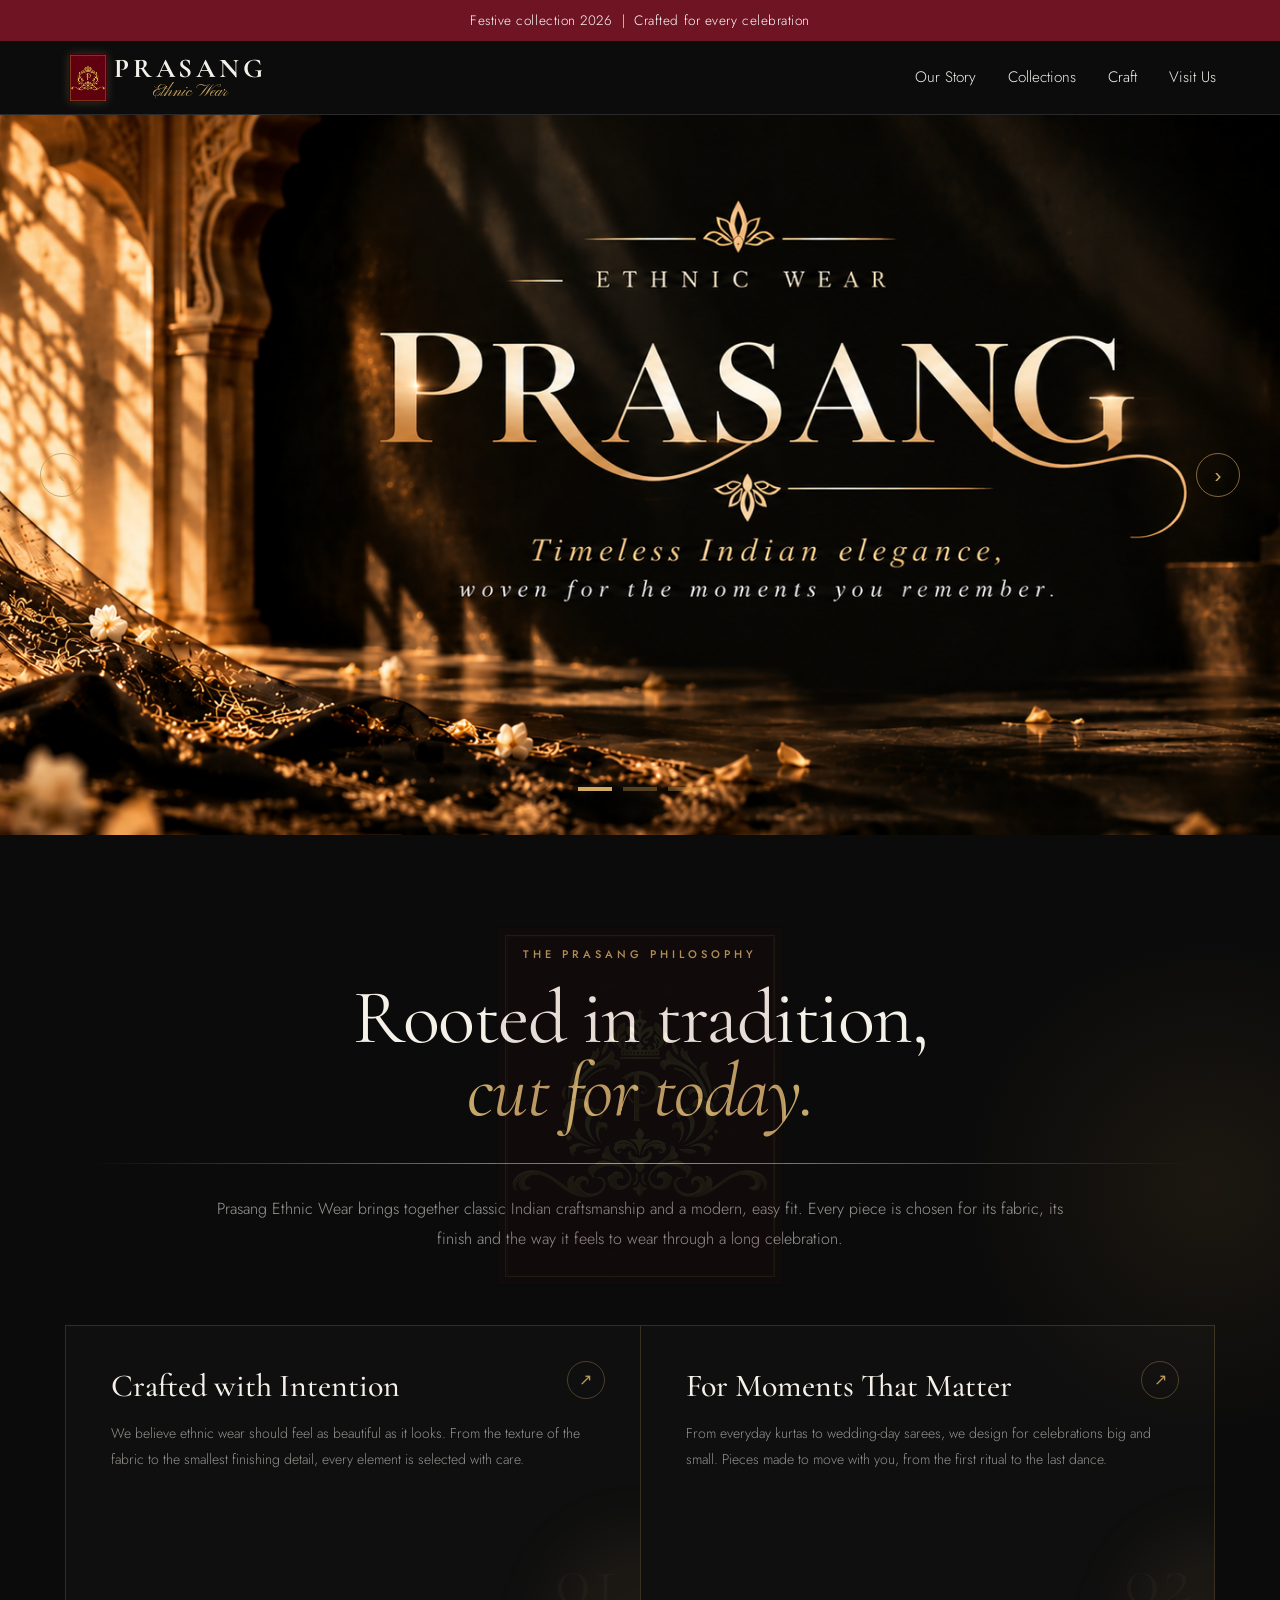
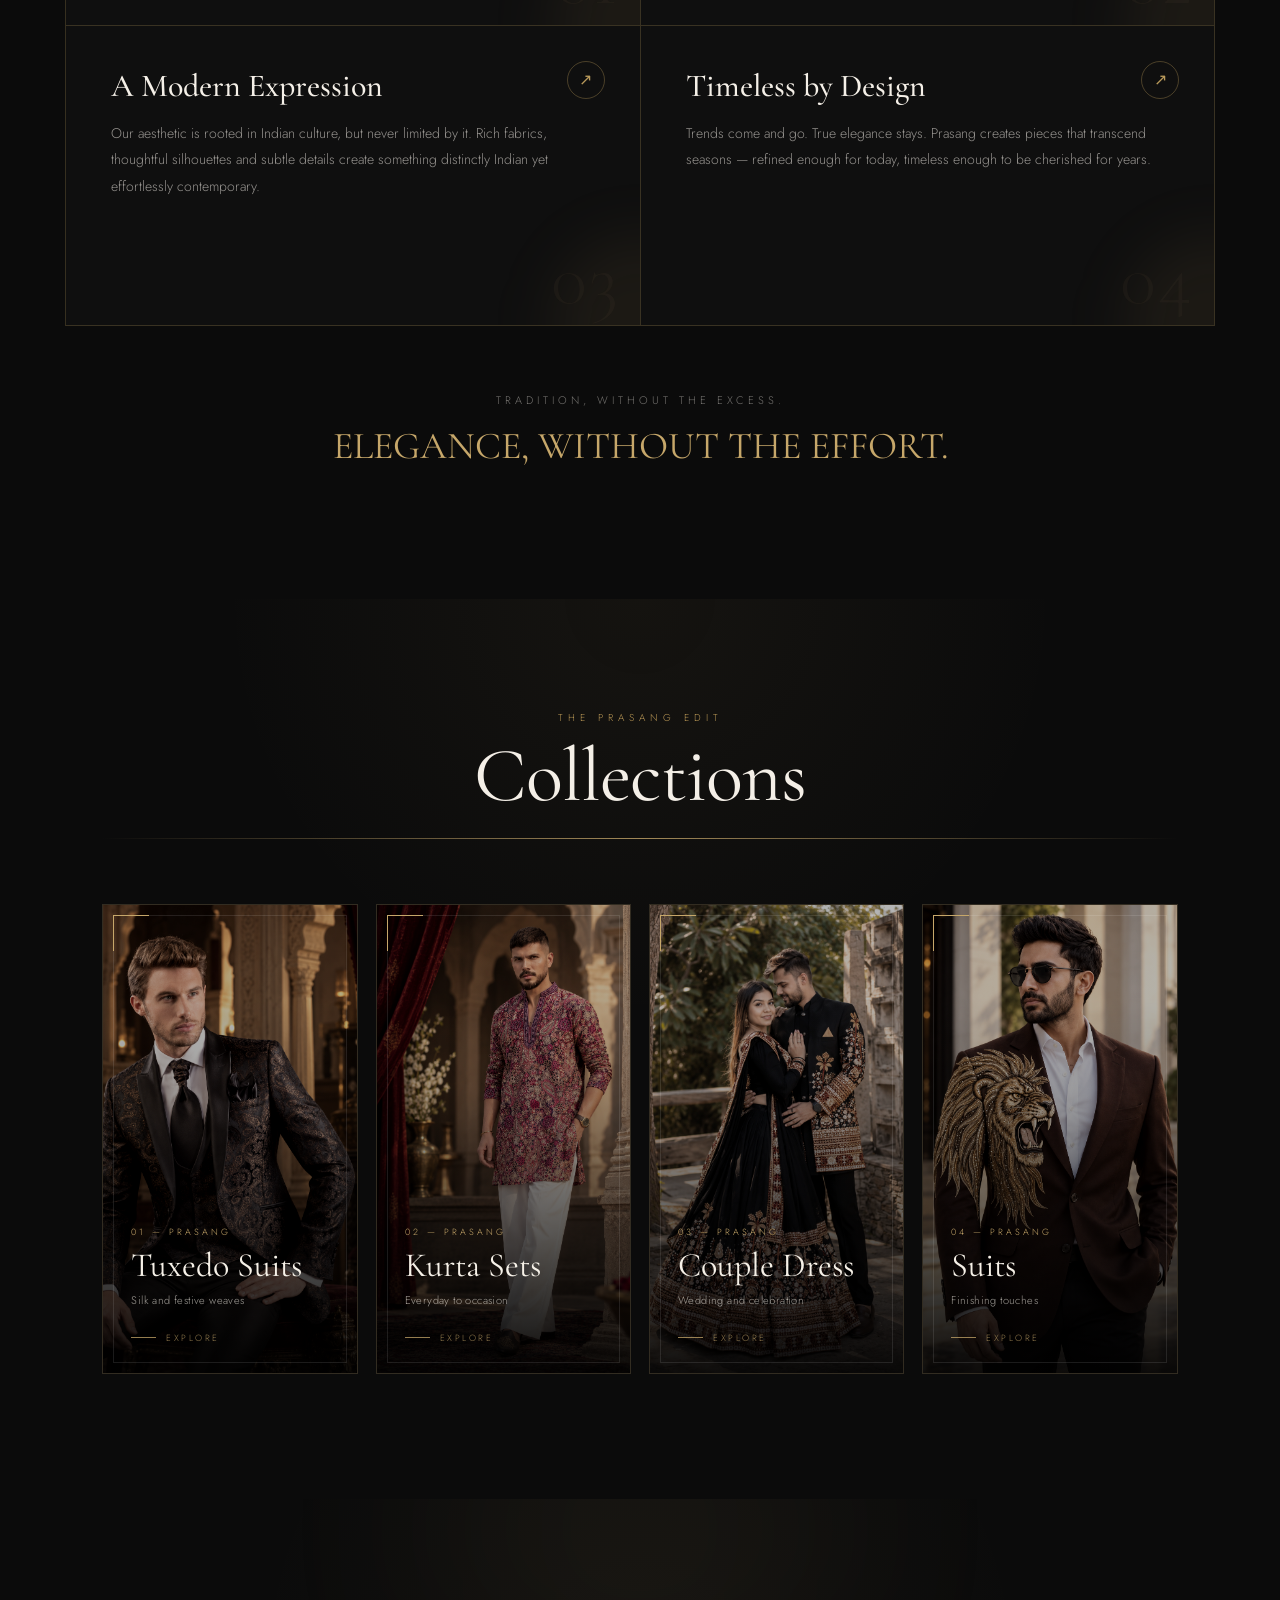
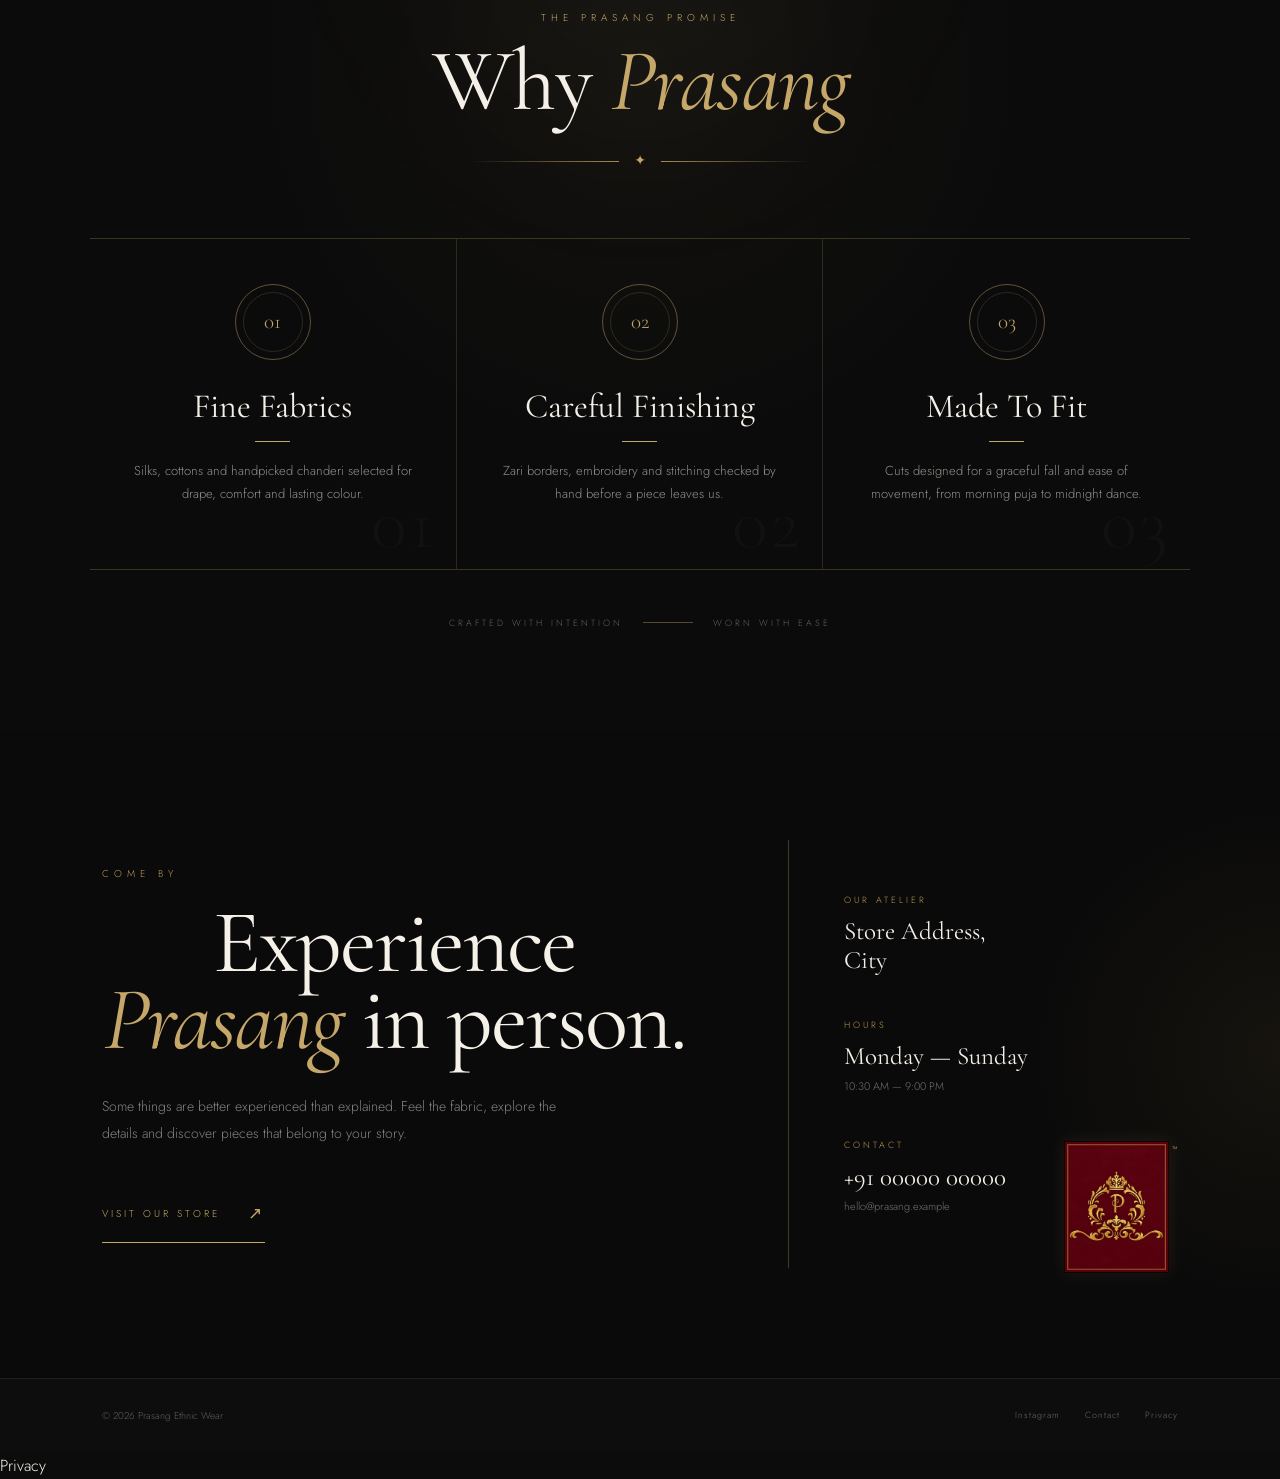
==== index.html @ 943dc442 "Initial commit" ====
<!DOCTYPE html>
<html lang="en">
<head>
  <meta charset="utf-8">
  <meta name="viewport" content="width=device-width, initial-scale=1, viewport-fit=cover">
  <title>Prasang Ethnic Wear</title>

  <!-- Google Fonts: Cormorant Garamond (headings), Jost (body), Pinyon Script (accent script) -->
  <link rel="preconnect" href="https://fonts.googleapis.com">
  <link rel="preconnect" href="https://fonts.gstatic.com" crossorigin>
  <link href="https://fonts.googleapis.com/css2?family=Cormorant+Garamond:wght@400;500;600;700&family=Jost:wght@300;400;500&family=Pinyon+Script&display=swap" rel="stylesheet">

  <!-- All styles live in styles.css -->
  <link rel="stylesheet" href="styles.css">
</head>
<body>

  <!-- ============ PROMO BAR ============ -->
  <div class="promo">Festive collection 2026 &nbsp;|&nbsp; Crafted for every celebration</div>

  <!-- ============ HEADER / NAVIGATION ============ -->
  <header>

  <div class="logo">
    <img src="images/logo.png" alt="Prasang Logo" class="brand-logo">

    <a href="#top" class="brand">
      PRASANG
      <small>Ethnic Wear</small>
    </a>
  </div>

  <nav>
    <a href="#about">Our Story</a>
    <a href="#collections">Collections</a>
    <a href="#craft">Craft</a>
    <a href="#visit">Visit Us</a>
  </nav>

</header>

  <!-- ============ HERO CAROUSEL ============ -->
  <div class="hero" id="top" aria-roledescription="carousel" aria-label="Featured">

  <!-- Slide 1 -->
  <div class="slide s1 on">
    <div class="frame">
      <picture>
        <source media="(max-width: 768px)" srcset="images/slide1_m.png">
        <img src="images/slide1.png" alt="Prasang brand intro">
      </picture>
    </div>
  </div>

  <!-- Slide 2 -->
  <div class="slide s2">
    <div class="frame">
      <picture>
        <source media="(max-width: 768px)" srcset="images/slide2_m.png">
        <img src="images/slide2.png" alt="The Festive Edit">
      </picture>
    </div>
  </div>

  <!-- Slide 3 -->
  <div class="slide s3">
    <div class="frame">
      <picture>
        <source media="(max-width: 768px)" srcset="images/slide3_m.png">
        <img src="images/slide3.png" alt="Wedding Wear">
      </picture>
    </div>
  </div>

  <button class="arrow prev" aria-label="Previous slide">&#8249;</button>
  <button class="arrow next" aria-label="Next slide">&#8250;</button>
  <div class="ctrl" role="tablist"></div>
</div>

  <!-- ============ ABOUT / OUR STORY ============ -->
 <section class="brand-story">

  <div class="story-header">
    <span class="story-eyebrow">THE PRASANG PHILOSOPHY</span>

    <h2>
      Rooted in tradition,<br>
      <span>cut for today.</span>
    </h2>

    <div class="gold-line"></div>

    <p>
      Prasang Ethnic Wear brings together classic Indian craftsmanship
      and a modern, easy fit. Every piece is chosen for its fabric,
      its finish and the way it feels to wear through a long celebration.
    </p>
  </div>


  <div class="story-grid">

    <!-- BLOCK 1 -->
    <article class="story-card">
      <div class="card-number">01</div>

      <div class="card-content">
        <h3>Crafted with Intention</h3>

        <p>
          We believe ethnic wear should feel as beautiful as it looks.
          From the texture of the fabric to the smallest finishing detail,
          every element is selected with care.
        </p>
      </div>

      <div class="card-arrow">↗</div>
    </article>


    <!-- BLOCK 2 -->
    <article class="story-card">
      <div class="card-number">02</div>

      <div class="card-content">
        <h3>For Moments That Matter</h3>

        <p>
          From everyday kurtas to wedding-day sarees, we design for
          celebrations big and small. Pieces made to move with you,
          from the first ritual to the last dance.
        </p>
      </div>

      <div class="card-arrow">↗</div>
    </article>


    <!-- BLOCK 3 -->
    <article class="story-card">
      <div class="card-number">03</div>

      <div class="card-content">
        <h3>A Modern Expression</h3>

        <p>
          Our aesthetic is rooted in Indian culture, but never limited
          by it. Rich fabrics, thoughtful silhouettes and subtle details
          create something distinctly Indian yet effortlessly contemporary.
        </p>
      </div>

      <div class="card-arrow">↗</div>
    </article>


    <!-- BLOCK 4 -->
    <article class="story-card">
      <div class="card-number">04</div>

      <div class="card-content">
        <h3>Timeless by Design</h3>

        <p>
          Trends come and go. True elegance stays. Prasang creates
          pieces that transcend seasons — refined enough for today,
          timeless enough to be cherished for years.
        </p>
      </div>

      <div class="card-arrow">↗</div>
    </article>

  </div>


  <div class="story-closing">
    <span>TRADITION, WITHOUT THE EXCESS.</span>
    <strong>ELEGANCE, WITHOUT THE EFFORT.</strong>
  </div>

</section>
  

<!-- ============ COLLECTIONS ============ -->
  <section class="collections">

    <div class="collections-header">
        <span class="eyebrow">THE PRASANG EDIT</span>
        <h2>Collections</h2>
    </div>


    <div class="collection-grid">

        <article class="collection-card">

            <img src="images/tuxedo.png" alt="tuxedo">

            <div class="card-overlay"></div>

            <div class="collection-content">

                <span class="collection-number">01 — PRASANG</span>

                <h3>Tuxedo Suits</h3>

                <p>
                    Silk and festive weaves
                </p>

                <div class="collection-explore">
                    <span></span>
                    EXPLORE
                </div>

            </div>

        </article>


        <article class="collection-card">

            <img src="images/kurta.png" alt="Kurta Sets">

            <div class="card-overlay"></div>

            <div class="collection-content">

                <span class="collection-number">02 — PRASANG</span>

                <h3>Kurta Sets</h3>

                <p>
                    Everyday to occasion
                </p>

                <div class="collection-explore">
                    <span></span>
                    EXPLORE
                </div>

            </div>

        </article>


        <article class="collection-card">

            <img src="images/couple.png" alt="couple">

            <div class="card-overlay"></div>

            <div class="collection-content">

                <span class="collection-number">03 — PRASANG</span>

                <h3>Couple Dress</h3>

                <p>
                    Wedding and celebration
                </p>

                <div class="collection-explore">
                    <span></span>
                    EXPLORE
                </div>

            </div>

        </article>


        <article class="collection-card">

            <img src="images/suits.png" alt="Suits">

            <div class="card-overlay"></div>

            <div class="collection-content">

                <span class="collection-number">04 — PRASANG</span>

                <h3>Suits</h3>

                <p>
                    Finishing touches
                </p>

                <div class="collection-explore">
                    <span></span>
                    EXPLORE
                </div>

            </div>

        </article>

    </div>

</section>
  <!-- ============ CRAFT / WHY PRASANG ============ -->
 <section class="why-prasang">

    <div class="why-header">
        <span class="why-eyebrow">THE PRASANG PROMISE</span>

        <h2>Why <span>Prasang</span></h2>

        <div class="why-divider">
            <span></span>
            <i>✦</i>
            <span></span>
        </div>
    </div>


    <div class="why-grid">

        <!-- CARD 01 -->
        <article class="why-card">

            <div class="why-icon">
                <span>01</span>
                <div class="icon-line"></div>
            </div>

            <div class="why-content">

                <h3>Fine Fabrics</h3>

                <div class="card-rule"></div>

                <p>
                    Silks, cottons and handpicked chanderi
                    selected for drape, comfort and lasting colour.
                </p>

            </div>

            <div class="card-number">01</div>

        </article>


        <!-- CARD 02 -->
        <article class="why-card">

            <div class="why-icon">
                <span>02</span>
                <div class="icon-line"></div>
            </div>

            <div class="why-content">

                <h3>Careful Finishing</h3>

                <div class="card-rule"></div>

                <p>
                    Zari borders, embroidery and stitching
                    checked by hand before a piece leaves us.
                </p>

            </div>

            <div class="card-number">02</div>

        </article>


        <!-- CARD 03 -->
        <article class="why-card">

            <div class="why-icon">
                <span>03</span>
                <div class="icon-line"></div>
            </div>

            <div class="why-content">

                <h3>Made to Fit</h3>

                <div class="card-rule"></div>

                <p>
                    Cuts designed for a graceful fall and ease
                    of movement, from morning puja to midnight dance.
                </p>

            </div>

            <div class="card-number">03</div>

        </article>

    </div>


    <div class="why-footer">
        <span>CRAFTED WITH INTENTION</span>
        <div></div>
        <span>WORN WITH EASE</span>
    </div>

</section>

  <!-- ============ VISIT US ============ -->
<section class="visit-section">

    <div class="visit-wrap">

        <!-- LEFT -->
        <div class="visit-intro">

            <span class="visit-label">COME BY</span>

            <h2>
                Experience<br>
                <em>Prasang</em>
                in person.
            </h2>

            <p>
                Some things are better experienced than explained.
                Feel the fabric, explore the details and discover
                pieces that belong to your story.
            </p>

            <a href="#" class="visit-cta">
                <span>VISIT OUR STORE</span>
                <b>↗</b>
            </a>

        </div>


        <!-- RIGHT -->
        <div class="visit-info">

            <div class="info-block">
                <span>OUR ATELIER</span>

                <h3>
                    Store Address,<br>
                    City
                </h3>
            </div>


            <div class="info-block">
                <span>HOURS</span>

                <h3>
                    Monday — Sunday
                </h3>

                <p>
                    10:30 AM — 9:00 PM
                </p>
            </div>


            <div class="info-block">
                <span>CONTACT</span>

                <h3>
                    +91 00000 00000
                </h3>

                <p>
                    hello@prasang.example
                </p>
            </div>


          <div class="visit-brandmark">
    <img src="images/logo.png" alt="Prasang">
    <sup>™</sup>
</div>

        </div>

    </div>

</section>


<footer class="simple-footer">
    <p>© 2026 Prasang Ethnic Wear</p>

    <div>
        <a href="#">Instagram</a>
        <a href="#">Contact</a>
        <a href="#">Privacy</a>
    </div>
</footer>
        <a href="#">Privacy</a>
    </div>
</footer>

<script src="script.js"></script>
</body>
</html>
---- styles.css ----
/* =====================================================
   PRASANG ETHNIC WEAR – STYLESHEET
   Sections:
   1. Theme variables (light + dark)
   2. Base / reset
   3. Promo bar
   4. Header & navigation
   5. Hero carousel
   6. Shared section styles
   7. About
   8. Collections
   9. Values (Why Prasang)
   10. Visit
   11. Footer
   12. Accessibility (reduced motion)
   ===================================================== */


/* ---------- 1. THEME VARIABLES ---------- */

:root {
    --bg: #0c0c0c;
    --fg: #f4f1ea;
    --muted: #aaa;
    --line: #2a2a2a;
    --gold: #d2ab62;
    --maroon: #6e1423;
    --soft: #151515;


  box-sizing: border-box;
  /* Keep content clear of phone notches / home bar */
  padding-top: env(safe-area-inset-top, 0px);
  padding-bottom: env(safe-area-inset-bottom, 0px);
}

/* Dark theme: follows the system setting unless the page is forced to light */
@media (prefers-color-scheme: dark) {
  :root:not([data-theme="light"]) {
    --bg: #0c0c0c;
    --fg: #f4f1ea;
    --muted: #aaa;
    --line: #2a2a2a;
    --soft: #151515;
    --gold: #d2ab62;
  }
}

/* Dark theme: forced manually via data-theme="dark" */
:root[data-theme="dark"] {
  --bg: #0c0c0c;
  --fg: #f4f1ea;
  --muted: #aaa;
  --line: #2a2a2a;
  --soft: #151515;
  --gold: #d2ab62;
}


/* ---------- 2. BASE / RESET ---------- */
html {
  scroll-behavior: smooth;
  /* Offset anchor jumps so the sticky header doesn't cover headings */
  scroll-padding-top: calc(env(safe-area-inset-top, 0px) + 70px);
}

* { box-sizing: border-box; }

body {
  margin: 0;
  background: var(--bg);
  color: var(--fg);
  font-family: Jost, system-ui, sans-serif;
  font-weight: 300;
  line-height: 1.7;
}

h1, h2, h3 {
  font-family: 'Cormorant Garamond', Georgia, serif;
  font-weight: 500;
  margin: 0;
  line-height: 1.1;
}

a {
  color: inherit;
  text-decoration: none;
}

:focus-visible {
  outline: 2px solid var(--gold);
  outline-offset: 3px;
}


/* ---------- 3. PROMO BAR ---------- */
.promo {
  background: var(--maroon);
  color: #fff;
  text-align: center;
  font-size: .85rem;
  padding: .55rem 1rem;
  letter-spacing: .04em;
}

/* ---------- 3. PROMO BAR ---------- */

.promo {
  background: var(--maroon);
  color: #fff;
  text-align: center;
  font-size: .85rem;
  padding: .55rem 1rem;
  letter-spacing: .04em;
}


/* ---------- LAPTOP ---------- */

@media (max-width: 1200px) {
  .promo {
    font-size: .82rem;
    padding: .52rem .9rem;
  }
}


/* ---------- TABLET ---------- */

@media (max-width: 1024px) {
  .promo {
    font-size: .78rem;
    padding: .5rem .8rem;
    letter-spacing: .035em;
  }
}


/* ---------- TABLET PORTRAIT ---------- */

@media (max-width: 768px) {
  .promo {
    font-size: .74rem;
    padding: .48rem .7rem;
    letter-spacing: .03em;
  }
}


/* ---------- MOBILE ---------- */

@media (max-width: 600px) {
  .promo {
    font-size: .68rem;
    padding: .42rem .55rem;
    letter-spacing: .025em;
    line-height: 1.4;
  }
}


/* ---------- SMALL MOBILE ---------- */

@media (max-width: 400px) {
  .promo {
    font-size: .62rem;
    padding: .4rem .45rem;
    letter-spacing: .02em;
    line-height: 1.35;
  }
}


/* ---------- VERY SMALL MOBILE ---------- */

@media (max-width: 340px) {
  .promo {
    font-size: .58rem;
    padding: .38rem .35rem;
    letter-spacing: .01em;
  }
}


/* ---------- MOBILE LANDSCAPE ---------- */

@media (max-width: 900px) and (orientation: landscape) {
  .promo {
    font-size: .68rem;
    padding: .4rem .7rem;
  }
}

/* ---------- 4. HEADER & NAVIGATION ---------- */
header {
  position: sticky;
  top: env(safe-area-inset-top, 0px);
  z-index: 20;
  background: var(--bg);
  border-bottom: 1px solid var(--line);
  display: flex;
  align-items: center;
  justify-content: space-between;
  padding: .8rem 5vw;
}

/* Logo: big serif wordmark with a script tagline underneath */
.brand {
  font-family: 'Cormorant Garamond', serif;
  font-weight: 700;
  font-size: 1.7rem;
  letter-spacing: .14em;
  line-height: 1;
}
.logo {
    display: flex;
    align-items: center;
    gap: 2px;
}

.brand-logo {
    width: 48px;
    height: 48px;
    object-fit: contain;
    filter: drop-shadow(0 0 5px rgba(198, 167, 106, 0.25));
}

.brand-text {
    display: flex;
    flex-direction: column;
    justify-content: center;
}

.brand-name {
    font-family: "Cormorant Garamond", serif;
    font-size: 25px;
    letter-spacing: 4px;
    line-height: 1;
    color: #f5f0e8;
}

.brand-tagline {
    font-family: "Pinyon Script", cursive;
    font-size: 13px;
    color: #c6a76a;
    margin-top: 3px;
}

.brand small {
  display: block;
  font-family: 'Pinyon Script', cursive;
  font-weight: 400;
  font-size: 1.05rem;
  letter-spacing: 0;
  text-align: center;
  color: var(--gold);
  margin-top: 2px;
}

nav {
  display: flex;
  gap: 2rem;
  font-size: .95rem;
}

nav a:hover { color: var(--gold); }

/* Tablet / mobile: tighter nav */
@media (max-width: 700px) {
  nav { gap: 1rem; font-size: .85rem; }
  .brand { font-size: 1.25rem; }
}

/* Small phones: hide the last nav links to avoid overflow */
@media (max-width: 520px) {
  nav a:nth-child(n+4) { display: none; }
}

.announcement-bar {
    height: 20px;
    min-height: 20px;
    padding: 0;
    display: flex;
    align-items: center;
    justify-content: center;
    font-size: 10px;
}

/* ---------- 5. HERO CAROUSEL ---------- */
.hero {
  position: relative;
  height: min(82vh, 720px);
  min-height: 480px;
  overflow: hidden;
  background: #000;
}

/* Each slide stacks on top of the others; only .on is visible */
.slide {
    position: absolute;
    inset: 0;

    display: flex;
    flex-direction: column;
    align-items: center;
    justify-content: center;

    text-align: center;
    padding: 0 6vw;

    opacity: 0;
    transition: opacity 1.1s ease;
    color: #fff;

    /* IMPORTANT */
    border: none;
    box-shadow: none;
}


.slide.on { opacity: 1; }

/* Slide backgrounds */
.s1 { background: radial-gradient(ellipse at 50% 40%, #1c1c1c 0, #000 70%); }   /* black */
.s2 { background: radial-gradient(ellipse at 40% 30%, #8a1a2e 0, #4a0c18 75%); } /* maroon */
.s3 { background: #fff; color: #000; }                                          /* white */
.s3 .kicker { color: var(--maroon); }

/* Double gold border frame around every slide */


/* Second gold border */


/* ===== SLIDE 1 IMAGE ===== */
.s1 {
    padding: 0;
    background: #000;
}

.s1 .frame {
    position: absolute;
    inset: 0;
    width: 100%;
    height: 100%;
}

.s1 .frame img {
    width: 100%;
    height: 100%;
    object-fit: cover;
    object-position: center;
    display: block;
}

/* ===== SLIDE 2 IMAGE ===== */
.s2 {
    padding: 0;
    background: #000;
}

.s2 .frame {
    position: absolute;
    inset: 0;
    width: 100%;
    height: 100%;
}

.s2 .frame img {
    width: 100%;
    height: 100%;
    object-fit: cover;
    object-position: center;
    display: block;
}
/* ===== SLIDE 3 IMAGE ===== */
.s3 {
    padding: 0;
    background: #000;
}

.s3 .frame {
    position: absolute;
    inset: 0;
    width: 100%;
    height: 100%;
}

.s3 .frame img {
    width: 100%;
    height: 100%;
    object-fit: cover;
    object-position: center;
    display: block;
}


/* Slide text */
.kicker {
  font-family: 'Pinyon Script', cursive;
  font-size: clamp(1.5rem, 3.6vw, 2.4rem);
  color: var(--gold);
}

.name {
  font-family: 'Cormorant Garamond', serif;
  font-weight: 600;
  font-size: clamp(2.6rem, 11vw, 8.5rem);
  letter-spacing: .12em;
  margin: .1em 0 .15em;
  padding-left: .12em; /* balances the letter-spacing so text looks centred */
}

.line {
  font-size: clamp(.95rem, 1.8vw, 1.15rem);
  max-width: 34rem;
  opacity: .9;
}

/* Call-to-action button */
.btn {
  display: inline-block;
  margin-top: 1.8rem;
  padding: .8rem 2.2rem;
  border: 1px solid var(--gold);
  color: inherit;
  font-size: .9rem;
  letter-spacing: .12em;
  transition: background .25s, color .25s;
}

.btn:hover {
  background: var(--gold);
  color: #000;
}

/* Dot indicators (buttons are created in script.js) */
.ctrl {
  position: absolute;
  bottom: 44px;
  left: 0;
  right: 0;
  display: flex;
  justify-content: center;
  gap: .7rem;
  z-index: 5;
}

.ctrl button {
  width: 34px;
  height: 4px;
  padding: 0;
  border: 0;
  background: rgba(184, 146, 74, .4);
  cursor: pointer;
}

.ctrl button.on { background: var(--gold); }

/* Prev / next arrows */
.arrow {
  position: absolute;
  top: 50%;
  transform: translateY(-50%);
  z-index: 5;
  background: none;
  border: 1px solid rgba(184, 146, 74, .7);
  color: var(--gold);
  width: 44px;
  height: 44px;
  border-radius: 50%;
  font-size: 1.3rem;
  cursor: pointer;
}

.prev { left: 40px; }
.next { right: 40px; }

/* Phones: swipe/dots only, hide arrows */
@media (max-width: 600px) {
  .arrow { display: none; }
}

/* =========================================================
   HERO — REAL MOBILE RESPONSIVE FIX
   ========================================================= */

.hero {
    width: 100%;
    height: min(82vh, 720px);
    min-height: 480px;
    max-width: 100%;
    overflow: hidden;
}

.slide {
    width: 100%;
    height: 100%;
    min-width: 0;
    min-height: 0;
    padding: 0;
    overflow: hidden;
}

.s1,
.s2,
.s3 {
    width: 100%;
    height: 100%;
    min-width: 0;
    min-height: 0;
}

.s1 .frame,
.s2 .frame,
.s3 .frame {
    position: absolute;
    inset: 0;
    width: 100%;
    height: 100%;
    overflow: hidden;
}

.s1 .frame img,
.s2 .frame img,
.s3 .frame img {
    display: block;
    width: 100%;
    height: 100%;
    max-width: none;
    object-fit: cover;
    object-position: center center;
}


/* =========================================================
   TABLET
   ========================================================= */

@media (max-width: 1024px) {

    .hero {
        height: 70vh;
        min-height: 440px;
    }

    .s1 .frame img,
    .s2 .frame img,
    .s3 .frame img {
        object-position: center center;
    }

    .arrow {
        width: 40px;
        height: 40px;
    }

    .prev {
        left: 20px;
    }

    .next {
        right: 20px;
    }

    .ctrl {
        bottom: 28px;
    }
}


/* =========================================================
   MOBILE
   ========================================================= */

@media (max-width: 600px) {

    .hero {
        width: 100%;
        height: 72svh;
        min-height: 360px;
        max-height: 620px;
    }

    .slide {
        width: 100%;
        height: 100%;
        padding: 0;
    }

    .s1,
    .s2,
    .s3 {
        width: 100%;
        height: 100%;
    }

    .s1 .frame,
    .s2 .frame,
    .s3 .frame {
        width: 100%;
        height: 100%;
        inset: 0;
    }

    .s1 .frame img,
    .s2 .frame img,
    .s3 .frame img {
        width: 100%;
        height: 100%;
        object-fit: fit;
        background: #000;
        object-position: center center;
    }

    /* arrows completely removed on mobile */
    .arrow {
        display: none;
    }

    /* dots */
    .ctrl {
        bottom: 18px;
        left: 0;
        right: 0;
        gap: 6px;
        z-index: 10;
    }

    .ctrl button {
        width: 24px;
        height: 3px;
    }
}


/* =========================================================
   SMALL MOBILE
   ========================================================= */

@media (max-width: 400px) {

    .hero {
        height: 68svh;
        min-height: 340px;
        max-height: 520px;
    }

    .s1 .frame img,
    .s2 .frame img,
    .s3 .frame img {
        object-position: center center;
    }

    .ctrl {
        bottom: 14px;
    }

    .ctrl button {
        width: 20px;
        height: 3px;
    }
}


/* =========================================================
   VERY SMALL PHONES
   ========================================================= */

@media (max-width: 350px) {

    .hero {
        height: 65svh;
        min-height: 320px;
    }

    .ctrl button {
        width: 18px;
        height: 2px;
    }
}


/* =========================================================
   MOBILE LANDSCAPE
   ========================================================= */

.hero { position: relative; width: 100%; }

.slide .frame,
.slide .frame img {
  width: 100%;
  height: 100%;
  object-fit: cover;
  object-position: center;
  display: block;
}

/* Desktop: wide banner */
.hero { aspect-ratio: 21 / 9; }

/* Mobile: portrait */
@media (max-width: 768px) {
  .hero { aspect-ratio: 4 / 5; }
}
/* ---------- 6. SHARED SECTION STYLES ---------- */
section {
  padding: clamp(3.5rem, 8vw, 6.5rem) 6vw;
}

/* Centred content container */
.wrap {
  max-width: 1100px;
  margin: 0 auto;
}

h2 {
  font-size: clamp(4rem, 6.5vw, 4.2rem);
  margin-bottom: 1rem;
  text-align: center;
}

/* Short gold divider under headings */
.rule {
  width: 1100px;
  height: 2px;
  background: var(--gold);
  margin: 0 0 1.6rem;
}


/* ===============================
   PRASANG BRAND STORY
================================ */

.brand-story {
  position: relative;
  width: 100%;
  padding: 110px 52px 120px;
  background: #0b0b0b;
  color: #f5f0e8;
  overflow: hidden;
  font-family: "Jost", sans-serif;
}


/* subtle background glow */

.brand-story::before {
  content: "";
  position: absolute;
  width: 500px;
  height: 500px;
  right: -180px;
  top: 100px;

  background: radial-gradient(
    circle,
    rgba(177, 137, 66, 0.10),
    transparent 70%
  );

  pointer-events: none;
}


/* ===============================
   HEADER
================================ */

.story-header {
  position: relative;
  max-width: 1100px;
  margin: 0 auto 70px;
  text-align: center;
}

.story-eyebrow {
  display: block;
  margin-bottom: 18px;

  font-size: 11px;
  letter-spacing: 4px;
  color: #b99a5b;
  font-weight: 500;
}

.story-header h2 {
  margin: 0;

  font-family: "Cormorant Garamond", serif;
  font-size: clamp(48px, 6vw, 78px);
  line-height: 0.95;
  font-weight: 400;
  letter-spacing: -1.5px;
}

.story-header h2 span {
  color: #c6a76a;
  font-style: italic;
}


/* gold divider */

.gold-line {
  width: 100%;
  height: 1px;
  margin: 35px auto 30px;

  background: linear-gradient(
    90deg,
    transparent,
    #b99a5b,
    transparent
  );
}


.story-header > p {
  max-width: 850px;
  margin: auto;

  color: rgba(245, 240, 232, 0.62);

  font-size: 16px;
  line-height: 1.9;
  font-weight: 300;
}


/* ===============================
   GRID
================================ */

.story-grid {
  position: relative;

  max-width: 1150px;
  margin: auto;

  display: grid;
  grid-template-columns: repeat(2, 1fr);

  border-top: 1px solid rgba(185, 154, 91, 0.25);
  border-left: 1px solid rgba(185, 154, 91, 0.25);
}


/* ===============================
   CARD
================================ */

.story-card {
  position: relative;

  min-height: 300px;
  padding: 42px 45px;

  display: flex;
  flex-direction: column;
  justify-content: space-between;

  border-right: 1px solid rgba(185, 154, 91, 0.25);
  border-bottom: 1px solid rgba(185, 154, 91, 0.25);

  background: rgba(255, 255, 255, 0.015);

  overflow: hidden;

  transition:
    background 0.5s ease,
    transform 0.5s ease;
}


/* subtle inner glow */

.story-card::before {
  content: "";

  position: absolute;
  width: 180px;
  height: 180px;

  right: -90px;
  bottom: -90px;

  border-radius: 50%;

  background: rgba(185, 154, 91, 0.08);

  filter: blur(30px);

  transition: 0.5s ease;
}


.story-card:hover {
  background: rgba(185, 154, 91, 0.045);
}


.story-card:hover::before {
  transform: scale(2);
}


/* ===============================
   NUMBER
================================ */

.card-number {
  position: relative;

  font-family: "Cormorant Garamond", serif;

  font-size: 18px;

  color: #b99a5b;

  letter-spacing: 2px;
}


/* ===============================
   CONTENT
================================ */

.card-content {
  position: relative;
  max-width: 480px;
}

.card-content h3 {
  margin: 0 0 17px;

  font-family: "Cormorant Garamond", serif;

  font-size: 32px;
  font-weight: 500;

  color: #f5f0e8;
}


.card-content p {
  margin: 0;

  font-size: 14px;
  line-height: 1.9;

  color: rgba(245, 240, 232, 0.58);

  font-weight: 300;
}


/* ===============================
   ARROW
================================ */

.card-arrow {
  position: absolute;

  right: 35px;
  top: 35px;

  width: 38px;
  height: 38px;

  display: flex;
  align-items: center;
  justify-content: center;

  border: 1px solid rgba(185, 154, 91, 0.35);

  border-radius: 50%;

  color: #b99a5b;

  font-size: 16px;

  transition: all 0.4s ease;
}


.story-card:hover .card-arrow {
  transform: rotate(45deg);

  background: #b99a5b;
  color: #0b0b0b;
}


/* ===============================
   CLOSING STATEMENT
================================ */

.story-closing {
  max-width: 1150px;

  margin: 65px auto 0;

  text-align: center;

  display: flex;
  flex-direction: column;
  gap: 5px;
}


.story-closing span {
  font-size: 11px;
  letter-spacing: 4px;

  color: rgba(245, 240, 232, 0.45);
}


.story-closing strong {
  font-family: "Cormorant Garamond", serif;

  font-size: clamp(25px, 3vw, 38px);

  font-weight: 400;

  color: #c6a76a;
}


/* ===============================
   RESPONSIVE
================================ */

@media (max-width: 768px) {

  .brand-story {
    padding: 80px 22px;
  }

  .story-header {
    margin-bottom: 50px;
  }

  .story-header h2 {
    font-size: 48px;
  }

  .story-grid {
    grid-template-columns: 1fr;
  }

  .story-card {
    min-height: 270px;
    padding: 32px 28px;
  }

  .card-content h3 {
    font-size: 28px;
  }

  .card-arrow {
    right: 25px;
    top: 25px;
  }

  .story-header > p {
    font-size: 14px;
  }
}/* Stack text and photo on small screens */
@media (max-width: 800px) {
  .about {
    grid-template-columns: 1fr;
    gap: 2rem;
  }
}
.story-header::before {
  content: "";
  position: absolute;

  width: 360px;
  height: 360px;

  left: 50%;
  top: 52%;

  transform: translate(-50%, -50%);

  background-image: url("images/logo.png");
  background-repeat: no-repeat;
  background-position: center;
  background-size: contain;

  opacity: 0.08;

  filter: sepia(20%);

  z-index: 0;
  pointer-events: none;
}


/* ---------- 8. COLLECTIONS ---------- */
/* =========================================================
   PRASANG — ULTRA LUXURY COLLECTIONS
========================================================= */

.collections {
    position: relative;
    padding: 110px 8vw 125px;
    background:
        radial-gradient(
            circle at 50% 0%,
            rgba(198, 167, 106, 0.055),
            transparent 38%
        ),
        #0b0b0b;
    overflow: hidden;
}


/* ---------- SECTION HEADER ---------- */

.collections-header {
    position: relative;
    text-align: center;
    margin-bottom: 65px;
}

.collections-header .eyebrow {
    display: block;

    margin-bottom: 15px;

    font-family: "Jost", sans-serif;
    font-size: 10px;
    letter-spacing: 5px;
    text-transform: uppercase;

    color: #b99755;
}

.collections-header h2 {
    margin: 0;

    font-family: "Cormorant Garamond", serif;
    font-size: clamp(52px, 6vw, 82px);
    font-weight: 400;

    line-height: .9;

    color: #f4efe7;
    letter-spacing: -1px;
}

.collections-header::after {
    content: "";

    display: block;

    width: 100%;
    max-width: 1100px;

    height: 1px;

    margin: 28px auto 0;

    background: linear-gradient(
        90deg,
        transparent,
        rgba(198, 167, 106, .8),
        transparent
    );
}


/* =========================================================
   COLLECTION GRID
========================================================= */

.collection-grid {
    max-width: 1100px;
    margin: auto;

    display: grid;

    grid-template-columns:
        repeat(4, 1fr);

    gap: 18px;
}


/* =========================================================
   COLLECTION CARD
========================================================= */

.collection-card {
    position: relative;

    height: 470px;

    overflow: hidden;

    background: #111;

    border: 1px solid rgba(198, 167, 106, .18);

    transition:
        transform .7s cubic-bezier(.2,.7,.2,1),
        border-color .5s ease,
        box-shadow .7s ease;
}


/* inner luxury frame */

.collection-card::before {
    content: "";

    position: absolute;

    inset: 10px;

    border: 1px solid rgba(255,255,255,.10);

    z-index: 4;

    pointer-events: none;

    transition: inset .7s ease,
                border-color .5s ease;
}


/* gold corner */

.collection-card::after {
    content: "";

    position: absolute;

    top: 10px;
    left: 10px;

    width: 35px;
    height: 35px;

    border-top: 1px solid #c6a76a;
    border-left: 1px solid #c6a76a;

    z-index: 5;

    pointer-events: none;
}


/* =========================================================
   IMAGE
========================================================= */

.collection-card img {
    position: absolute;

    inset: 0;

    width: 100%;
    height: 100%;

    object-fit: cover;

    transform: scale(1.02);

    filter:
        saturate(.82)
        contrast(1.04)
        brightness(.72);

    transition:
        transform 1.2s cubic-bezier(.2,.7,.2,1),
        filter 1s ease;
}


/* dark cinematic overlay */

.collection-card .card-overlay {
    position: absolute;

    inset: 0;

    background:
        linear-gradient(
            to bottom,
            rgba(0,0,0,.02) 20%,
            rgba(0,0,0,.18) 45%,
            rgba(0,0,0,.92) 100%
        );

    z-index: 1;
}


/* =========================================================
   CARD CONTENT
========================================================= */

.collection-content {
    position: absolute;

    left: 28px;
    right: 28px;
    bottom: 28px;

    z-index: 6;
}

.collection-number {
    display: block;

    margin-bottom: 10px;

    font-family: "Jost", sans-serif;

    font-size: 9px;
    letter-spacing: 3px;

    color: #c6a76a;
}


.collection-content h3 {
    margin: 0;

    font-family: "Cormorant Garamond", serif;

    font-size: 34px;
    font-weight: 400;

    color: #f6f1e8;

    line-height: .95;
}


.collection-content p {
    margin: 9px 0 0;

    font-family: "Jost", sans-serif;

    font-size: 11px;
    letter-spacing: .4px;

    color: rgba(246,241,232,.65);
}


/* =========================================================
   EXPLORE DETAIL
========================================================= */

.collection-explore {
    display: flex;

    align-items: center;

    gap: 10px;

    margin-top: 20px;

    font-family: "Jost", sans-serif;

    font-size: 9px;
    letter-spacing: 2.5px;
    text-transform: uppercase;

    color: #c6a76a;

    opacity: .75;

    transition:
        gap .5s ease,
        opacity .5s ease;
}


.collection-explore span {
    width: 25px;
    height: 1px;

    background: #c6a76a;

    transition: width .5s ease;
}


/* =========================================================
   HOVER
========================================================= */

.collection-card:hover {
    transform: translateY(-10px);

    border-color: rgba(198,167,106,.55);

    box-shadow:
        0 25px 70px rgba(0,0,0,.55),
        0 0 35px rgba(198,167,106,.06);
}


.collection-card:hover img {
    transform: scale(1.09);

    filter:
        saturate(.95)
        contrast(1.05)
        brightness(.82);
}


.collection-card:hover::before {
    inset: 16px;

    border-color: rgba(198,167,106,.35);
}


.collection-card:hover .collection-explore {
    gap: 16px;
    opacity: 1;
}


.collection-card:hover .collection-explore span {
    width: 38px;
}


/* =========================================================
   MOBILE / TABLET
========================================================= */

@media (max-width: 1100px) {

    .collections {
        padding-left: 5vw;
        padding-right: 5vw;
    }

    .collection-grid {
        grid-template-columns: repeat(2, 1fr);
    }

    .collection-card {
        height: 430px;
    }
}


@media (max-width: 600px) {

    .collections {
        padding: 80px 20px 90px;
    }

    .collections-header {
        margin-bottom: 45px;
    }

    .collections-header h2 {
        font-size: 52px;
    }

    .collection-grid {
        grid-template-columns: 1fr;

        gap: 14px;
    }

    .collection-card {
        height: 390px;
    }

    .collection-content {
        left: 25px;
        right: 25px;
        bottom: 25px;
    }

    .collection-content h3 {
        font-size: 32px;
    }
}
/* ---------- 9. VALUES (WHY PRASANG) ---------- */
/* =========================================================
   PRASANG — WHY PRASANG
   ULTRA LUXURY EDITORIAL SECTION
========================================================= */

.why-prasang {
    position: relative;

    padding: 110px 7vw 100px;

    background:
        radial-gradient(
            circle at 50% 20%,
            rgba(198, 167, 106, 0.045),
            transparent 42%
        ),
        #0b0b0b;

    color: #f4efe7;

    overflow: hidden;
}


/* subtle background texture */

.why-prasang::before {
    content: "";

    position: absolute;

    width: 420px;
    height: 420px;

    top: -180px;
    left: 50%;

    transform: translateX(-50%);

    border-radius: 50%;

    background: rgba(198, 167, 106, 0.035);

    filter: blur(90px);

    pointer-events: none;
}


/* =========================================================
   HEADER
========================================================= */

.why-header {
    position: relative;

    text-align: center;

    max-width: 1100px;

    margin: 0 auto 65px;
}


/* eyebrow */

.why-eyebrow {
    display: block;

    margin-bottom: 16px;

    font-family: "Jost", sans-serif;

    font-size: 10px;

    letter-spacing: 5px;

    text-transform: uppercase;

    color: #c6a76a;
}


/* main heading */

.why-header h2 {
    margin: 0;

    font-family: "Cormorant Garamond", serif;

    font-size: clamp(55px, 7vw, 88px);

    line-height: .9;

    font-weight: 400;

    letter-spacing: -1.5px;

    color: #f4efe7;
}


.why-header h2 span {
    color: #c6a76a;

    font-style: italic;
}


/* =========================================================
   DECORATIVE DIVIDER
========================================================= */

.why-divider {
    display: flex;

    align-items: center;

    justify-content: center;

    gap: 15px;

    margin-top: 28px;
}


.why-divider span {
    width: min(150px, 15vw);

    height: 1px;

    background: linear-gradient(
        90deg,
        transparent,
        rgba(198, 167, 106, .8)
    );
}


.why-divider span:last-child {
    background: linear-gradient(
        90deg,
        rgba(198, 167, 106, .8),
        transparent
    );
}


.why-divider i {
    font-style: normal;

    color: #c6a76a;

    font-size: 14px;
}


/* =========================================================
   GRID
========================================================= */

.why-grid {
    position: relative;

    max-width: 1150px;

    margin: auto;

    display: grid;

    grid-template-columns: repeat(3, 1fr);

    border-top: 1px solid rgba(198, 167, 106, .25);

    border-bottom: 1px solid rgba(198, 167, 106, .25);
}


/* =========================================================
   CARD
========================================================= */

.why-card {
    position: relative;

    min-height: 330px;

    padding: 45px 42px 50px;

    display: flex;

    flex-direction: column;

    align-items: center;

    text-align: center;

    border-right: 1px solid rgba(198, 167, 106, .18);

    transition:
        background .5s ease,
        transform .5s ease;
}


.why-card:last-child {
    border-right: none;
}


/* hover */

.why-card:hover {
    background: rgba(198, 167, 106, .035);

    transform: translateY(-5px);
}


/* =========================================================
   TOP ICON / NUMBER
========================================================= */

.why-icon {
    position: relative;

    width: 76px;
    height: 76px;

    margin-bottom: 30px;

    display: flex;

    align-items: center;
    justify-content: center;

    border: 1px solid rgba(198, 167, 106, .45);

    border-radius: 50%;

    transition:
        transform .6s ease,
        border-color .5s ease;
}


.why-icon::before {
    content: "";

    position: absolute;

    inset: 7px;

    border: 1px solid rgba(198, 167, 106, .18);

    border-radius: 50%;
}


.why-icon span {
    position: relative;

    font-family: "Cormorant Garamond", serif;

    font-size: 21px;

    color: #c6a76a;
}


.why-card:hover .why-icon {
    transform: rotate(8deg) scale(1.06);

    border-color: #c6a76a;
}


/* =========================================================
   CONTENT
========================================================= */

.why-content {
    max-width: 280px;
}


.why-content h3 {
    margin: 0;

    font-family: "Cormorant Garamond", serif;

    font-size: 34px;

    font-weight: 400;

    line-height: 1;

    color: #f4efe7;

    text-transform: capitalize;
}


/* small divider */

.card-rule {
    width: 35px;

    height: 1px;

    margin: 17px auto 17px;

    background: #c6a76a;

    transition: width .5s ease;
}


.why-card:hover .card-rule {
    width: 60px;
}


.why-content p {
    margin: 0;

    font-family: "Jost", sans-serif;

    font-size: 13px;

    line-height: 1.8;

    font-weight: 300;

    color: rgba(244, 239, 231, .58);
}


/* =========================================================
   LARGE BACKGROUND NUMBER
========================================================= */

.card-number {
    position: absolute;

    right: 20px;

    bottom: 8px;

    font-family: "Cormorant Garamond", serif;

    font-size: 75px;

    line-height: 1;

    color: rgba(198, 167, 106, .045);

    pointer-events: none;

    transition: color .5s ease;
}


.why-card:hover .card-number {
    color: rgba(198, 167, 106, .09);
}


/* =========================================================
   FOOTER
========================================================= */

.why-footer {
    max-width: 900px;

    margin: 45px auto 0;

    display: flex;

    align-items: center;

    justify-content: center;

    gap: 20px;

    font-family: "Jost", sans-serif;

    font-size: 9px;

    letter-spacing: 3px;

    color: rgba(244, 239, 231, .38);
}


.why-footer div {
    width: 50px;

    height: 1px;

    background: rgba(198, 167, 106, .4);
}


/* =========================================================
   TABLET
========================================================= */

@media (max-width: 900px) {

    .why-prasang {
        padding: 90px 5vw;
    }

    .why-grid {
        grid-template-columns: repeat(3, 1fr);
    }

    .why-card {
        padding: 38px 25px;
    }

    .why-content h3 {
        font-size: 29px;
    }

    .why-content p {
        font-size: 12px;
    }

}


/* =========================================================
   MOBILE
========================================================= */

@media (max-width: 650px) {

    .why-prasang {
        padding: 75px 22px 80px;
    }

    .why-header {
        margin-bottom: 45px;
    }

    .why-header h2 {
        font-size: 55px;
    }

    .why-grid {
        grid-template-columns: 1fr;

        border-bottom: none;
    }

    .why-card {
        min-height: auto;

        padding: 40px 25px 45px;

        border-right: none;

        border-bottom: 1px solid rgba(198, 167, 106, .18);
    }

    .why-card:last-child {
        border-bottom: none;
    }

    .why-icon {
        width: 68px;
        height: 68px;

        margin-bottom: 22px;
    }

    .why-content h3 {
        font-size: 32px;
    }

    .why-content p {
        font-size: 13px;

        max-width: 300px;

        margin: auto;
    }

    .why-footer {
        flex-direction: column;

        gap: 10px;

        margin-top: 35px;
    }

    .why-footer div {
        width: 35px;
    }
}
/* ---------- 10. VISIT ---------- */
/* =========================================================
   PRASANG — VISIT / ATELIER
========================================================= */

.visit-section {
    position: relative;

    background: #0a0a0a;

    padding: 110px 8vw;

    overflow: hidden;
}


/* subtle gold vertical glow */

.visit-section::before {
    content: "";

    position: absolute;

    width: 500px;
    height: 500px;

    right: -250px;
    top: 50%;

    transform: translateY(-50%);

    background: radial-gradient(
        circle,
        rgba(183, 145, 73, .07),
        transparent 70%
    );

    pointer-events: none;
}


/* =========================================================
   MAIN LAYOUT
========================================================= */

.visit-wrap {
    position: relative;

    max-width: 1150px;

    margin: auto;

    display: grid;

    grid-template-columns: 1.2fr .8fr;

    gap: 100px;
}


/* =========================================================
   LEFT SIDE
========================================================= */

.visit-intro {
    padding: 25px 0;
}


.visit-label {
    display: block;

    margin-bottom: 22px;

    font-family: "Jost", sans-serif;

    font-size: 10px;

    letter-spacing: 5px;

    color: #b99755;
}


.visit-intro h2 {
    margin: 0;

    font-family: "Cormorant Garamond", serif;

    font-size: clamp(58px, 7vw, 92px);

    font-weight: 400;

    line-height: .86;

    letter-spacing: -2px;

    color: #f5f0e8;
}


.visit-intro h2 em {
    color: #c6a76a;

    font-style: italic;
}


.visit-intro p {
    max-width: 480px;

    margin: 35px 0 38px;

    font-family: "Jost", sans-serif;

    font-size: 14px;

    line-height: 1.9;

    color: rgba(245,240,232,.52);
}


/* =========================================================
   CTA
========================================================= */

.visit-cta {
    display: inline-flex;

    align-items: center;

    gap: 28px;

    padding: 14px 0;

    border-bottom: 1px solid #c6a76a;

    text-decoration: none;

    font-family: "Jost", sans-serif;

    font-size: 10px;

    letter-spacing: 3px;

    color: #c6a76a;

    transition: gap .4s ease;
}


.visit-cta b {
    font-size: 17px;

    font-weight: 300;

    transition: transform .4s ease;
}


.visit-cta:hover {
    gap: 40px;
}


.visit-cta:hover b {
    transform: rotate(45deg);
}


/* =========================================================
   RIGHT SIDE
========================================================= */

.visit-info {
    position: relative;

    padding-left: 55px;

    border-left: 1px solid rgba(198,167,106,.3);

    display: flex;

    flex-direction: column;

    justify-content: center;

    gap: 42px;
}


.info-block span {
    display: block;

    margin-bottom: 10px;

    font-family: "Jost", sans-serif;

    font-size: 9px;

    letter-spacing: 3px;

    color: #b99755;
}


.info-block h3 {
    margin: 0;

    font-family: "Cormorant Garamond", serif;

    font-size: 25px;

    font-weight: 400;

    line-height: 1.15;

    color: #f4efe7;
}


.info-block p {
    margin: 6px 0 0;

    font-family: "Jost", sans-serif;

    font-size: 11px;

    color: rgba(245,240,232,.45);
}


/* =========================================================
   BRAND MARK
========================================================= */

/* =========================================================
   PRASANG PREMIUM BRAND MARK
========================================================= */

.visit-brandmark {
    position: absolute;

    right: 0;
    bottom: -5px;

    display: flex;
    align-items: flex-start;

    opacity: .9;

    transition:
        transform .5s ease,
        opacity .5s ease;
}


/* Logo */

.visit-brandmark img {
    width: 105px;
    height: auto;

    display: block;

    object-fit: contain;

    filter:
        drop-shadow(0 0 8px rgba(198, 167, 106, .12));

    transition:
        filter .5s ease,
        transform .5s ease;
}


/* Trademark */

.visit-brandmark sup {
    margin-left: 3px;
    margin-top: 2px;

    font-family: "Jost", sans-serif;

    font-size: 8px;

    font-weight: 400;

    letter-spacing: 1px;

    color: #c6a76a;
}


/* Hover */

.visit-brandmark:hover {
    opacity: 1;

    transform: translateY(-4px);
}

.visit-brandmark:hover img {
    transform: scale(1.03);

    filter:
        drop-shadow(0 0 14px rgba(198, 167, 106, .25));
}
/* =========================================================
   FOOTER
========================================================= */

.simple-footer {
    padding: 28px 8vw;

    display: flex;

    align-items: center;

    justify-content: space-between;

    border-top: 1px solid rgba(198,167,106,.12);

    background: #0d0d0d;
}


.simple-footer p {
    margin: 0;

    font-family: "Jost", sans-serif;

    font-size: 10px;

    color: rgba(245,240,232,.35);
}


.simple-footer div {
    display: flex;

    gap: 25px;
}


.simple-footer a {
    font-family: "Jost", sans-serif;

    font-size: 9px;

    letter-spacing: 1px;

    text-decoration: none;

    color: rgba(245,240,232,.4);

    transition: color .3s ease;
}


.simple-footer a:hover {
    color: #c6a76a;
}


/* =========================================================
   TABLET
========================================================= */

@media (max-width: 850px) {

    .visit-section {
        padding: 90px 6vw;
    }

    .visit-wrap {
        grid-template-columns: 1fr .8fr;

        gap: 60px;
    }

    .visit-intro h2 {
        font-size: 65px;
    }

    .visit-info {
        padding-left: 35px;
    }

}


/* =========================================================
   MOBILE
========================================================= */

@media (max-width: 650px) {

    .visit-section {
        padding: 75px 25px;
    }

    .visit-wrap {
        grid-template-columns: 1fr;

        gap: 60px;
    }

    .visit-intro {
        padding: 0;
    }

    .visit-intro h2 {
        font-size: 60px;

        letter-spacing: -1px;
    }

    .visit-intro p {
        font-size: 13px;

        margin: 28px 0 32px;
    }

    .visit-info {
        padding-left: 25px;

        gap: 32px;
    }

    .visit-mark {
        right: 5px;

        bottom: -15px;

        width: 75px;
        height: 75px;
    }

    .visit-mark span {
        font-size: 30px;
    }

    .simple-footer {
        padding: 25px;

        flex-direction: column;

        gap: 15px;

        text-align: center;
    }

}
/*=========================================================
   hero section
========================================================= */

.frame,
.frame picture {
  display: block;
  width: 100%;
  height: 100%;
}

.frame img {
  display: block;
  width: 100%;
  height: 100%;
  object-fit: cover;
  object-position: center;
}

.hero { aspect-ratio: 21 / 9; }

@media (max-width: 768px) {
  .hero { aspect-ratio: 4 / 5; }
}
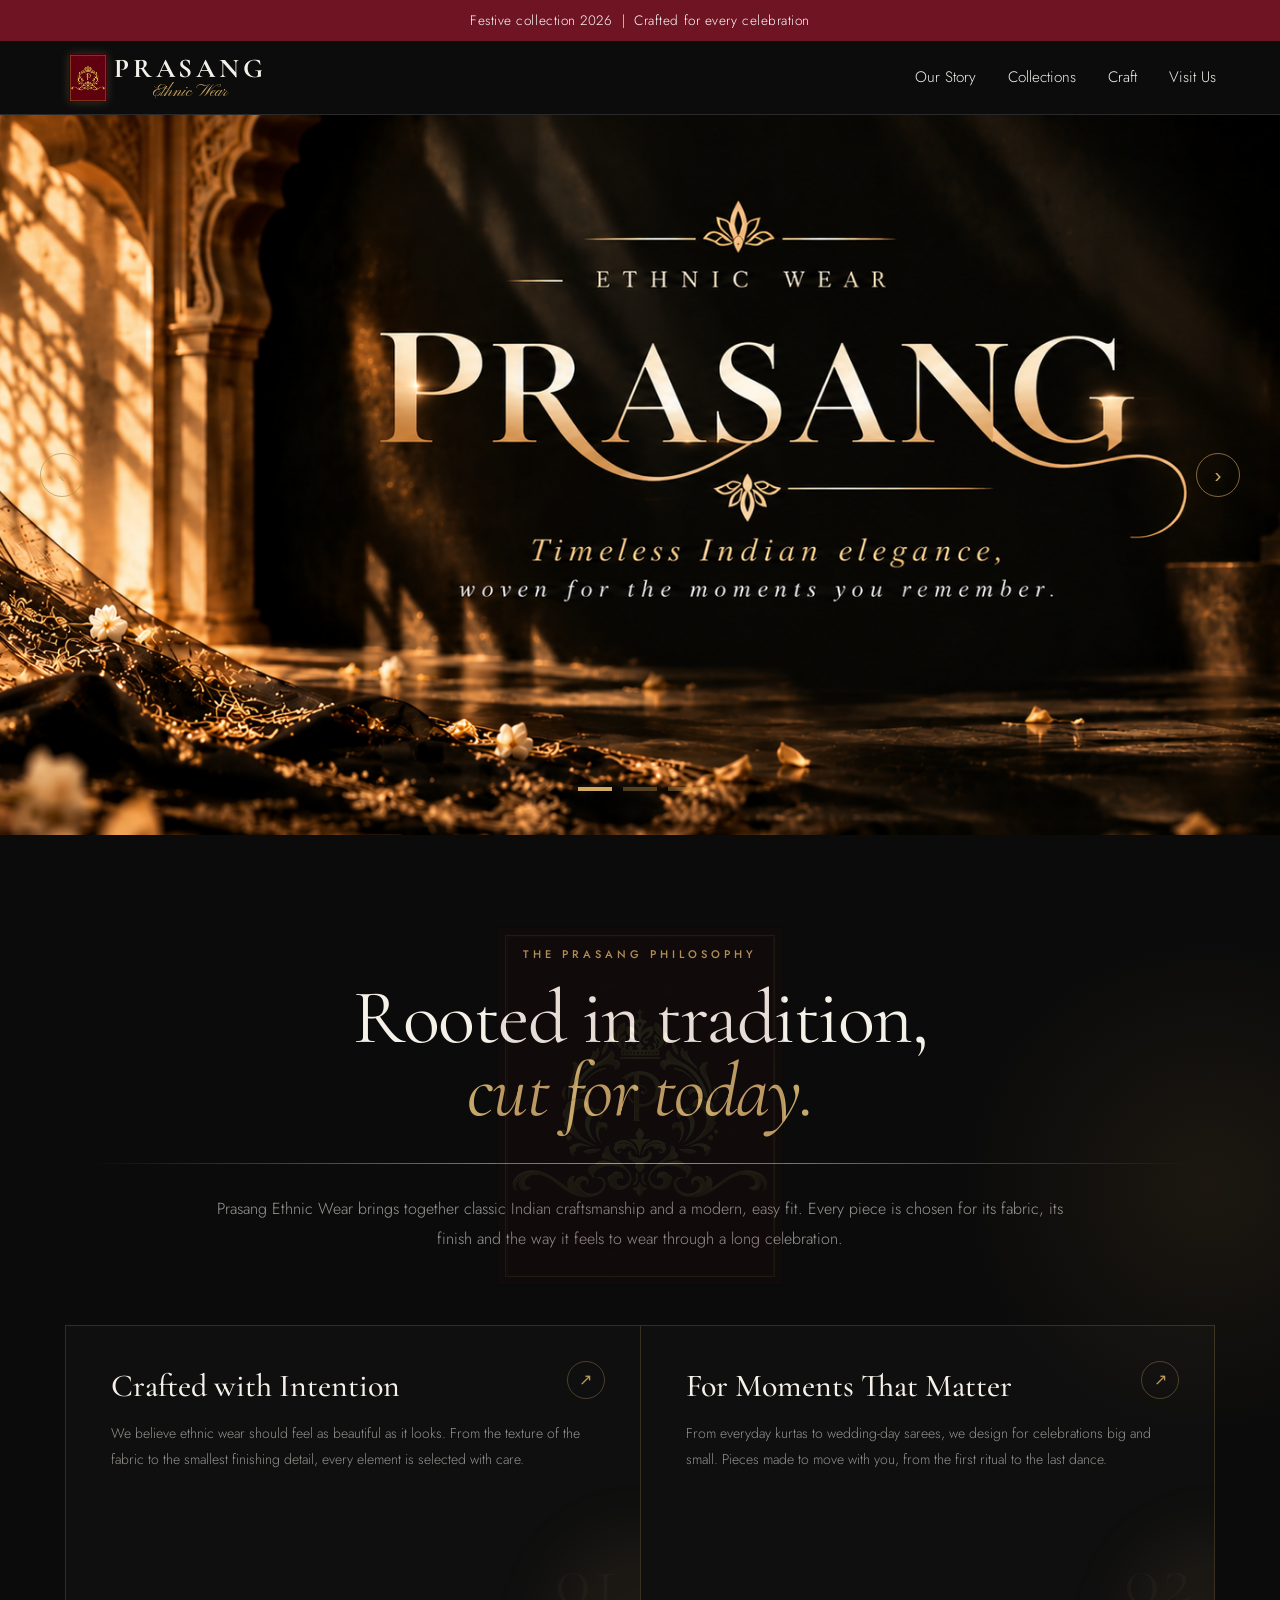
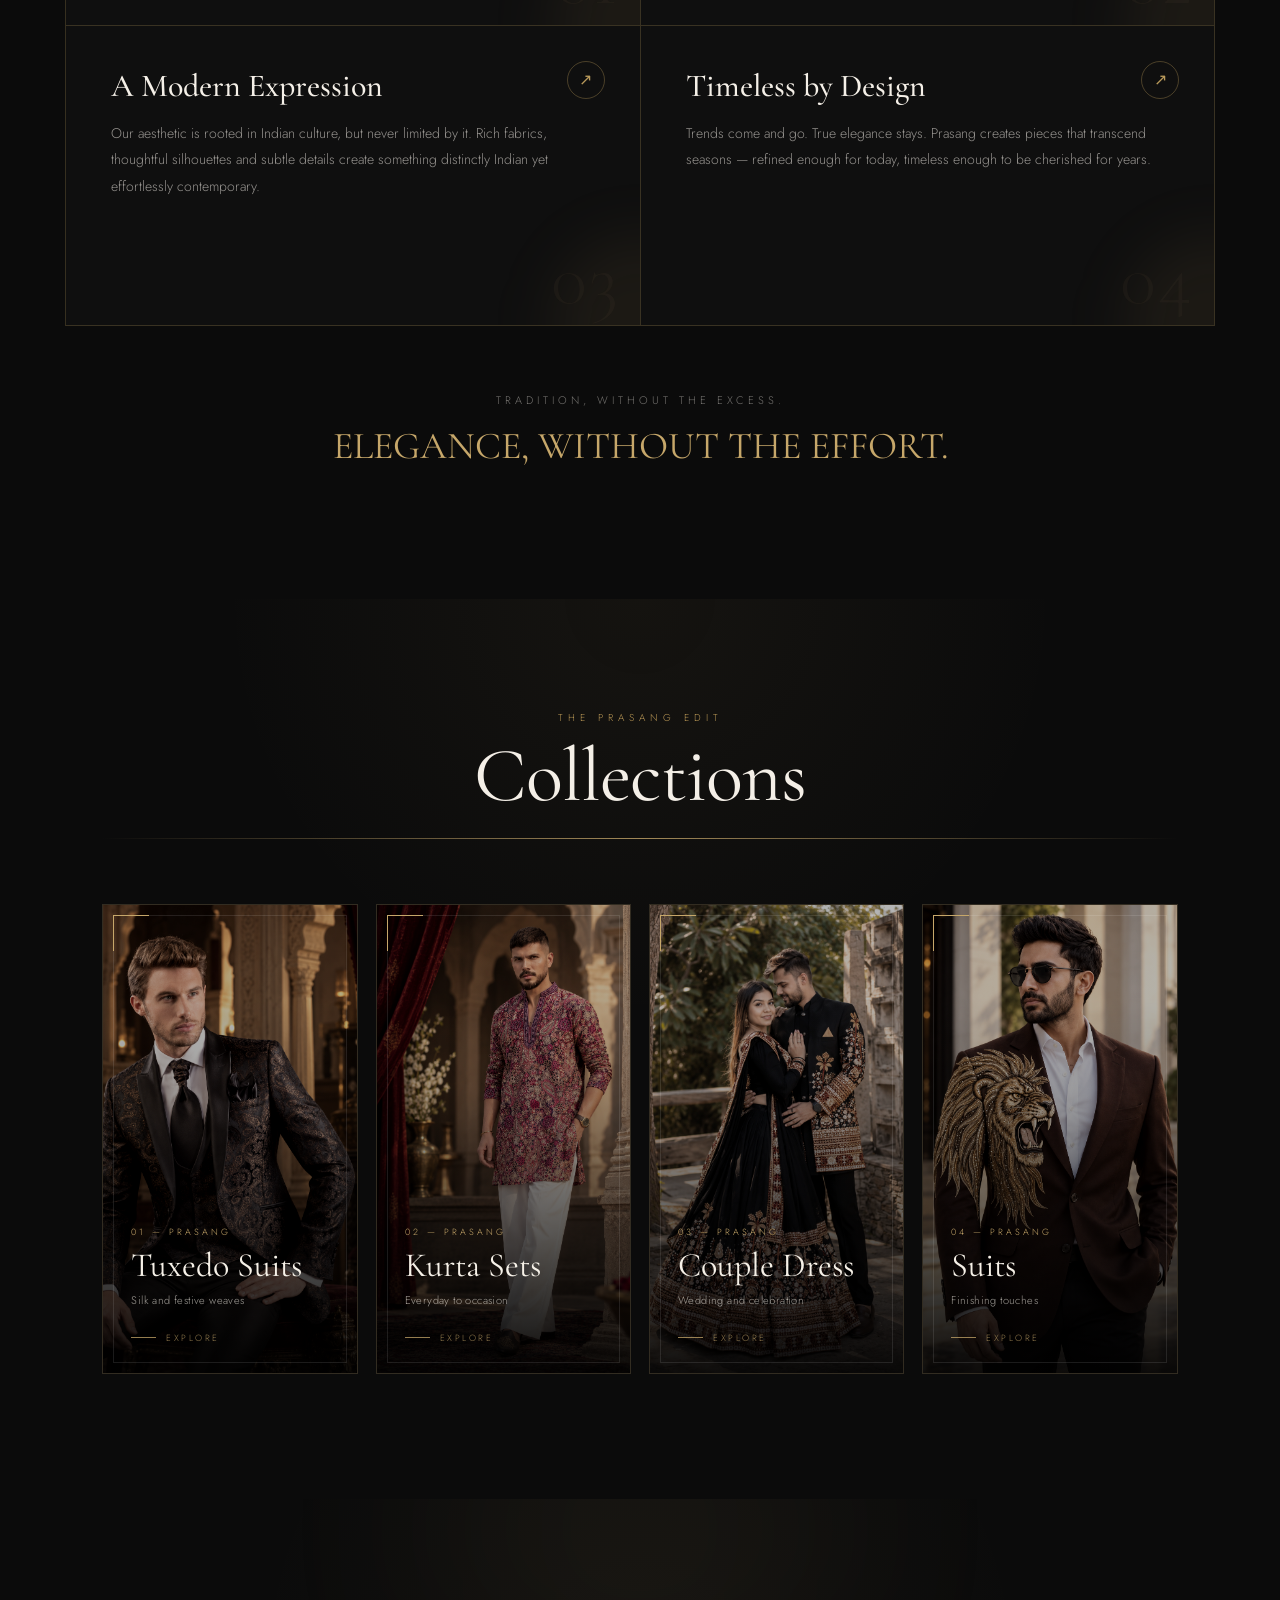
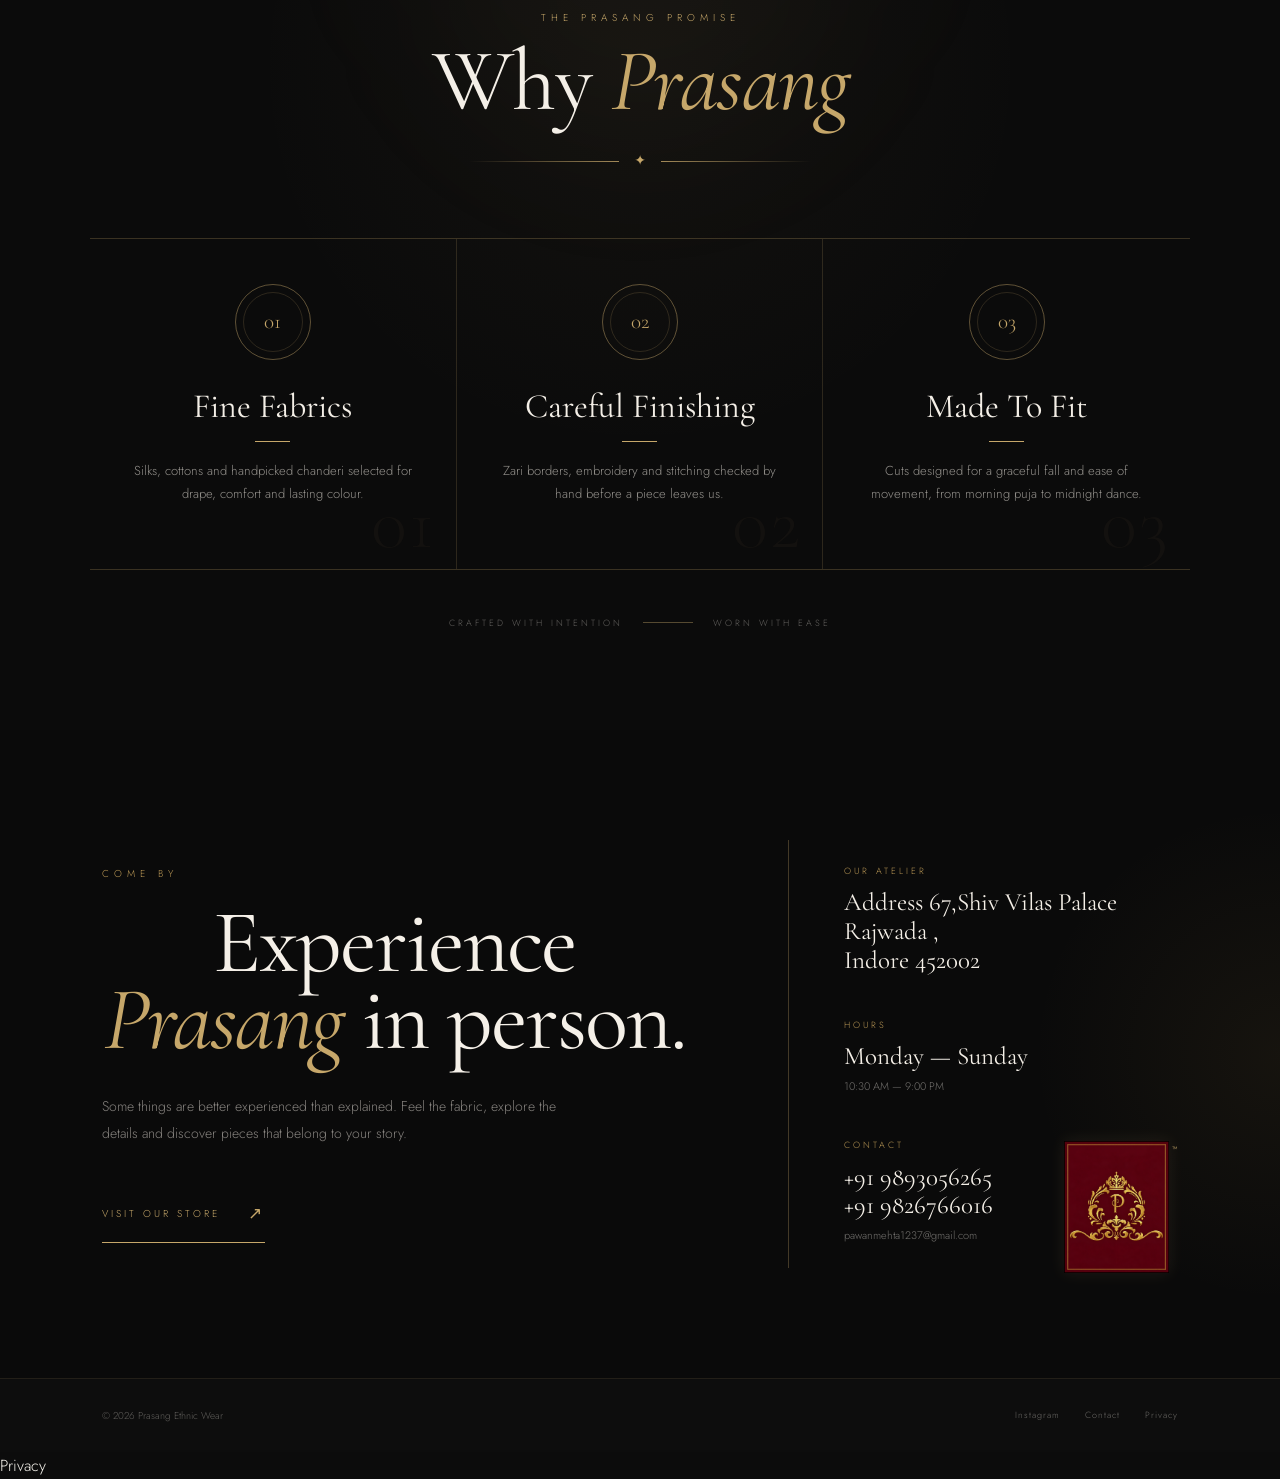
==== commit 8cc9651c: "address change" ====
--- a/index.html
+++ b/index.html
@@ -442,8 +442,8 @@
                 <span>OUR ATELIER</span>
 
                 <h3>
-                    Store Address,<br>
-                    City
+                    Address 67,Shiv Vilas Palace Rajwada ,<br>
+                    Indore 452002
                 </h3>
             </div>
 
@@ -465,11 +465,12 @@
                 <span>CONTACT</span>
 
                 <h3>
-                    +91 00000 00000
+                    +91 9893056265 <br>
+                    +91 9826766016
                 </h3>
 
                 <p>
-                    hello@prasang.example
+                    pawanmehta1237@gmail.com
                 </p>
             </div>
 
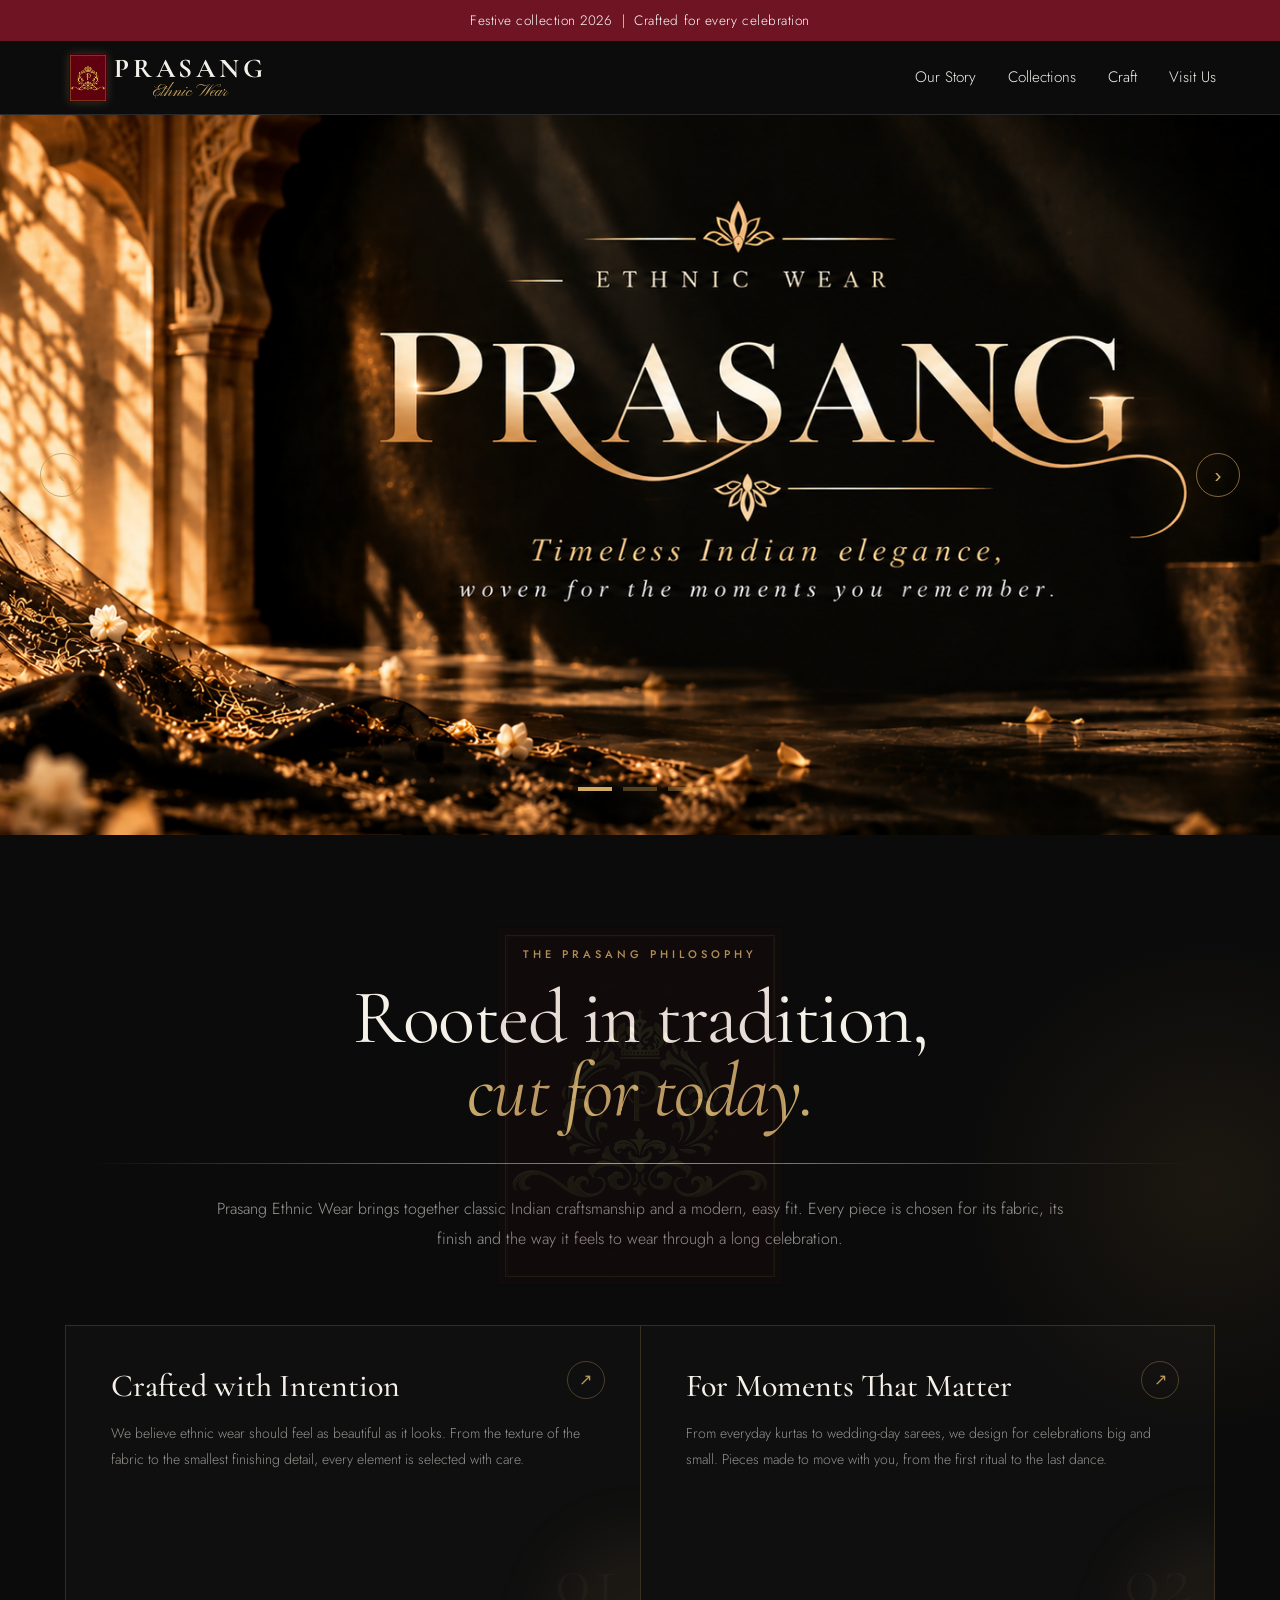
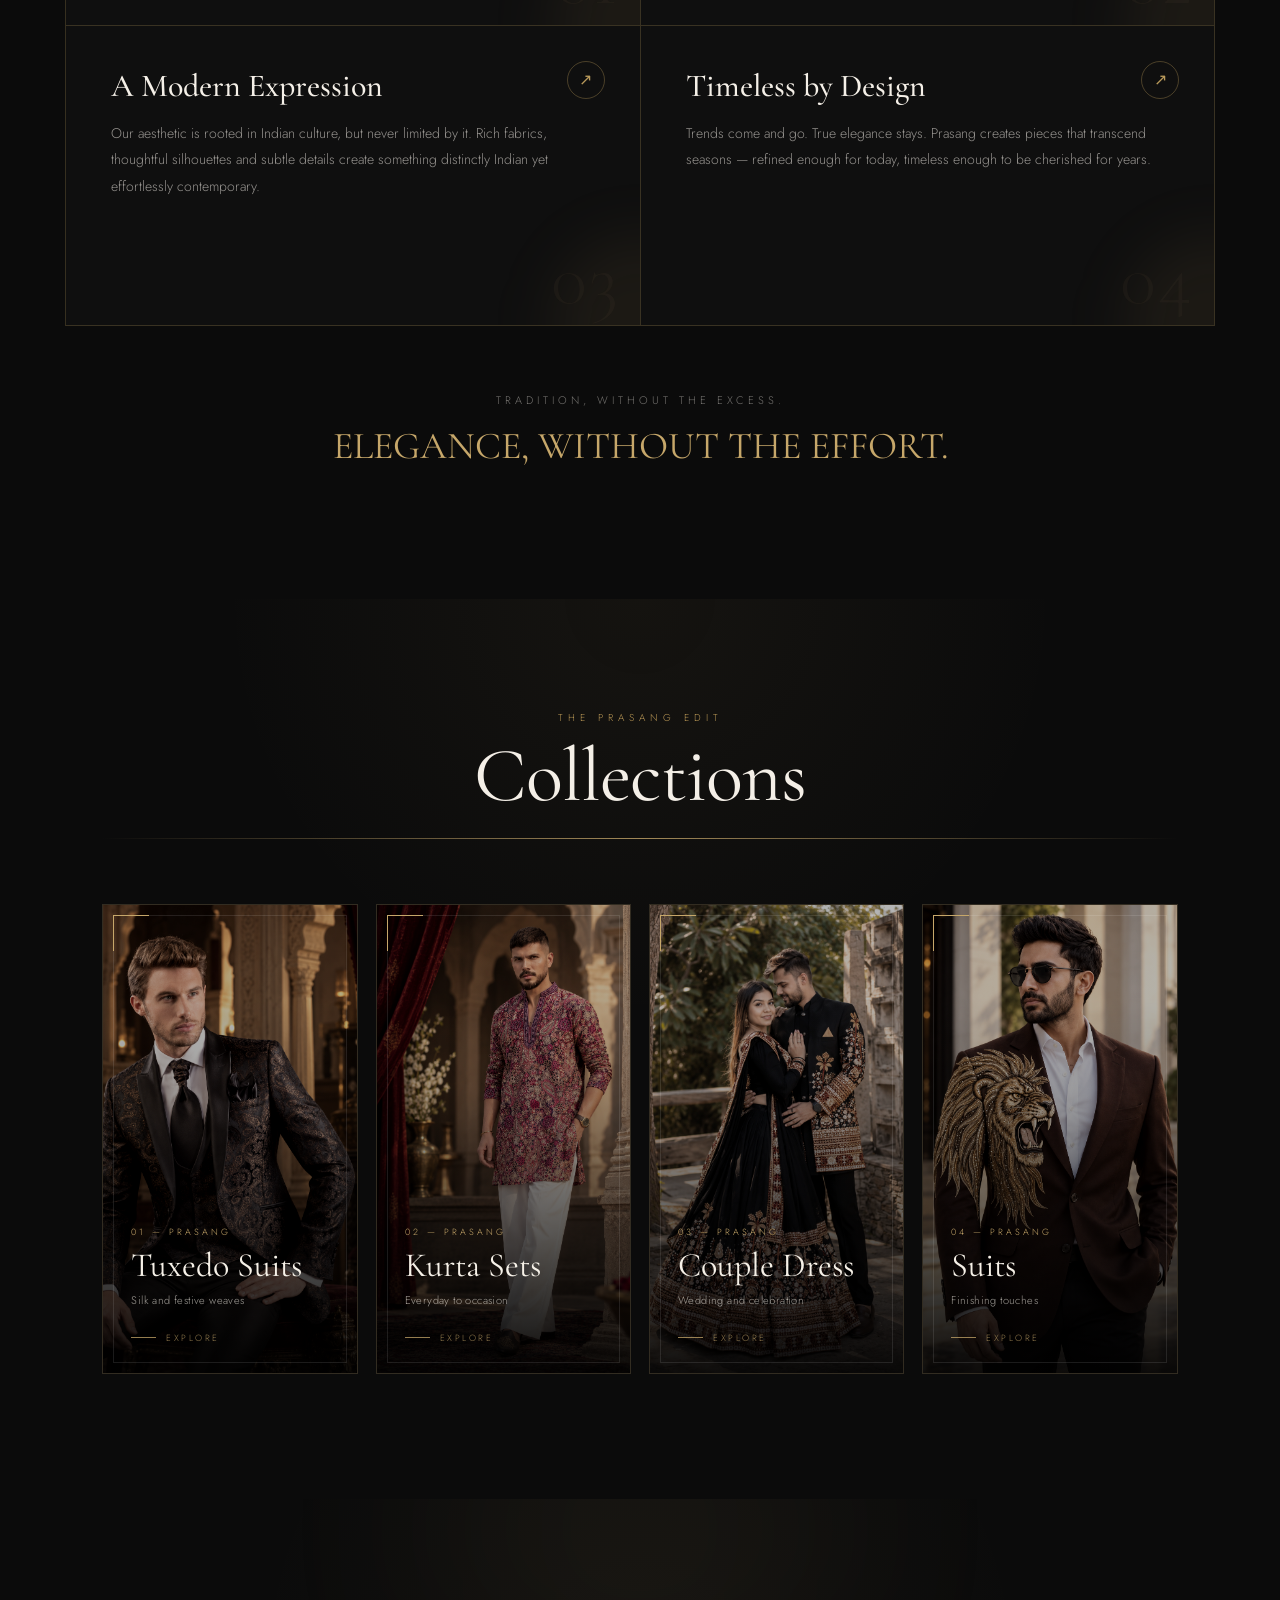
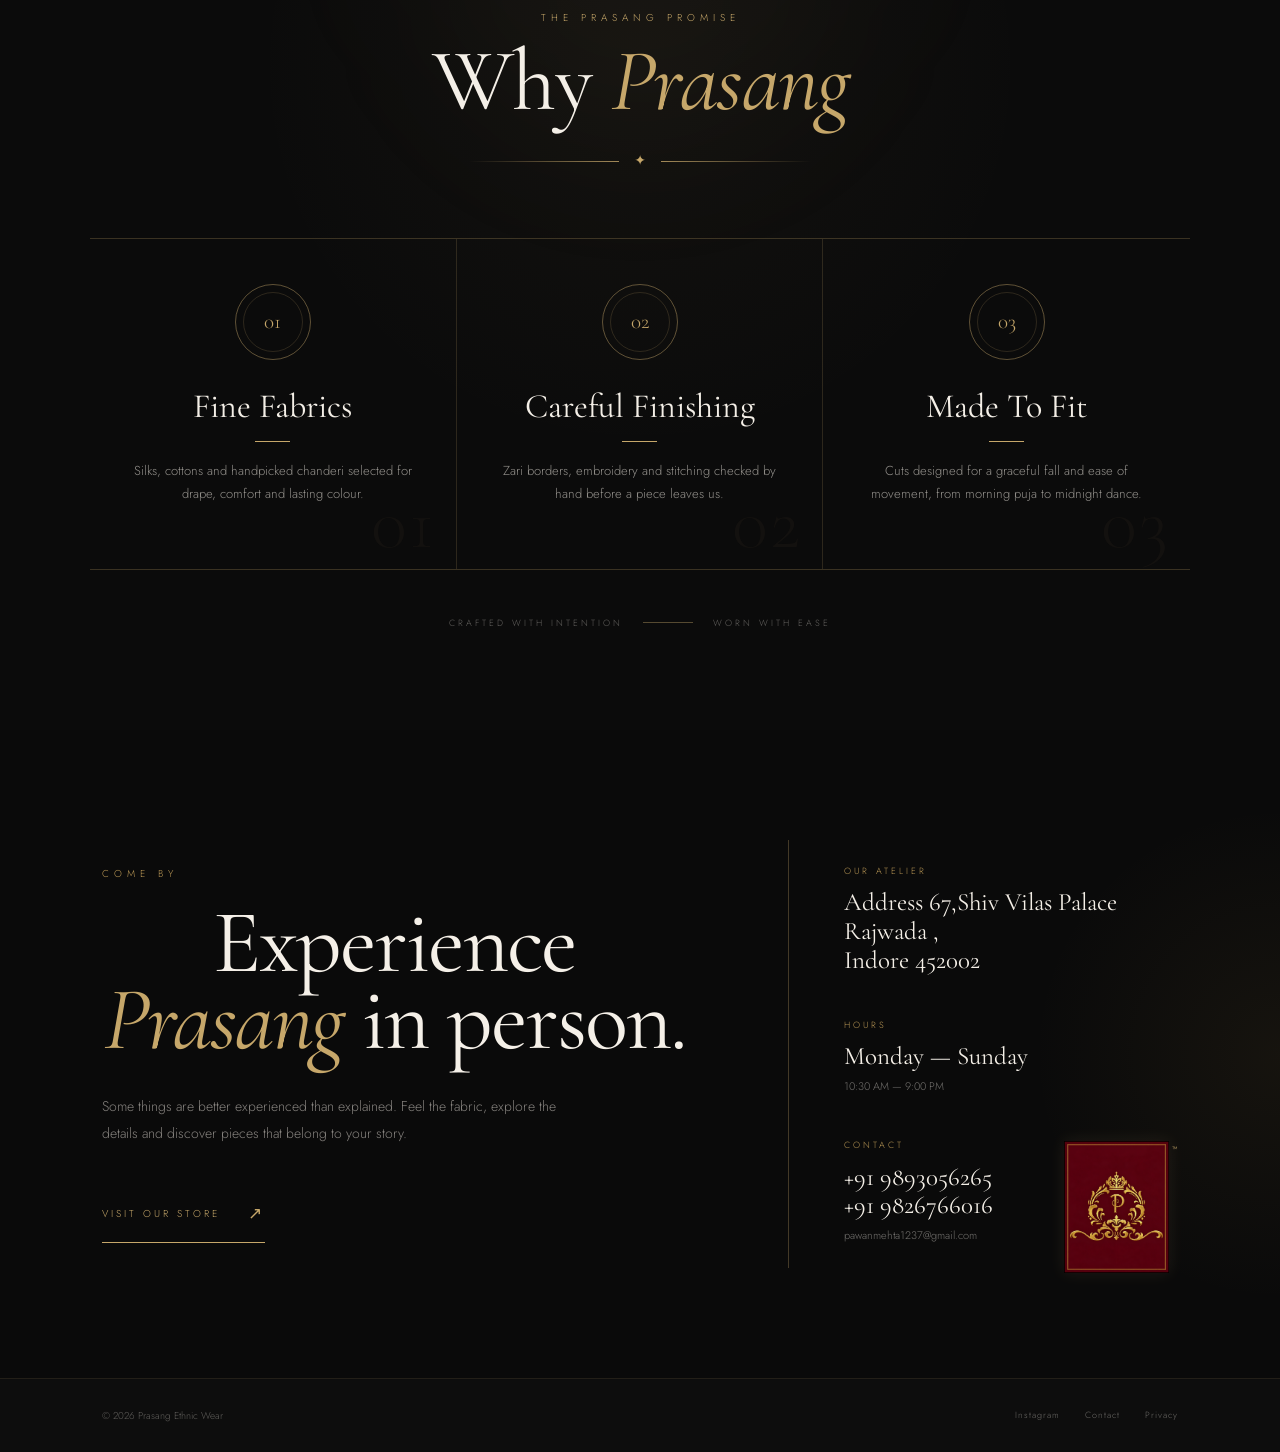
==== commit 3a776f10: "search results" ====
--- a/index.html
+++ b/index.html
@@ -495,10 +495,7 @@
         <a href="#">Contact</a>
         <a href="#">Privacy</a>
     </div>
-</footer>
-        <a href="#">Privacy</a>
-    </div>
-</footer>
+
 
 <script src="script.js"></script>
 </body>
